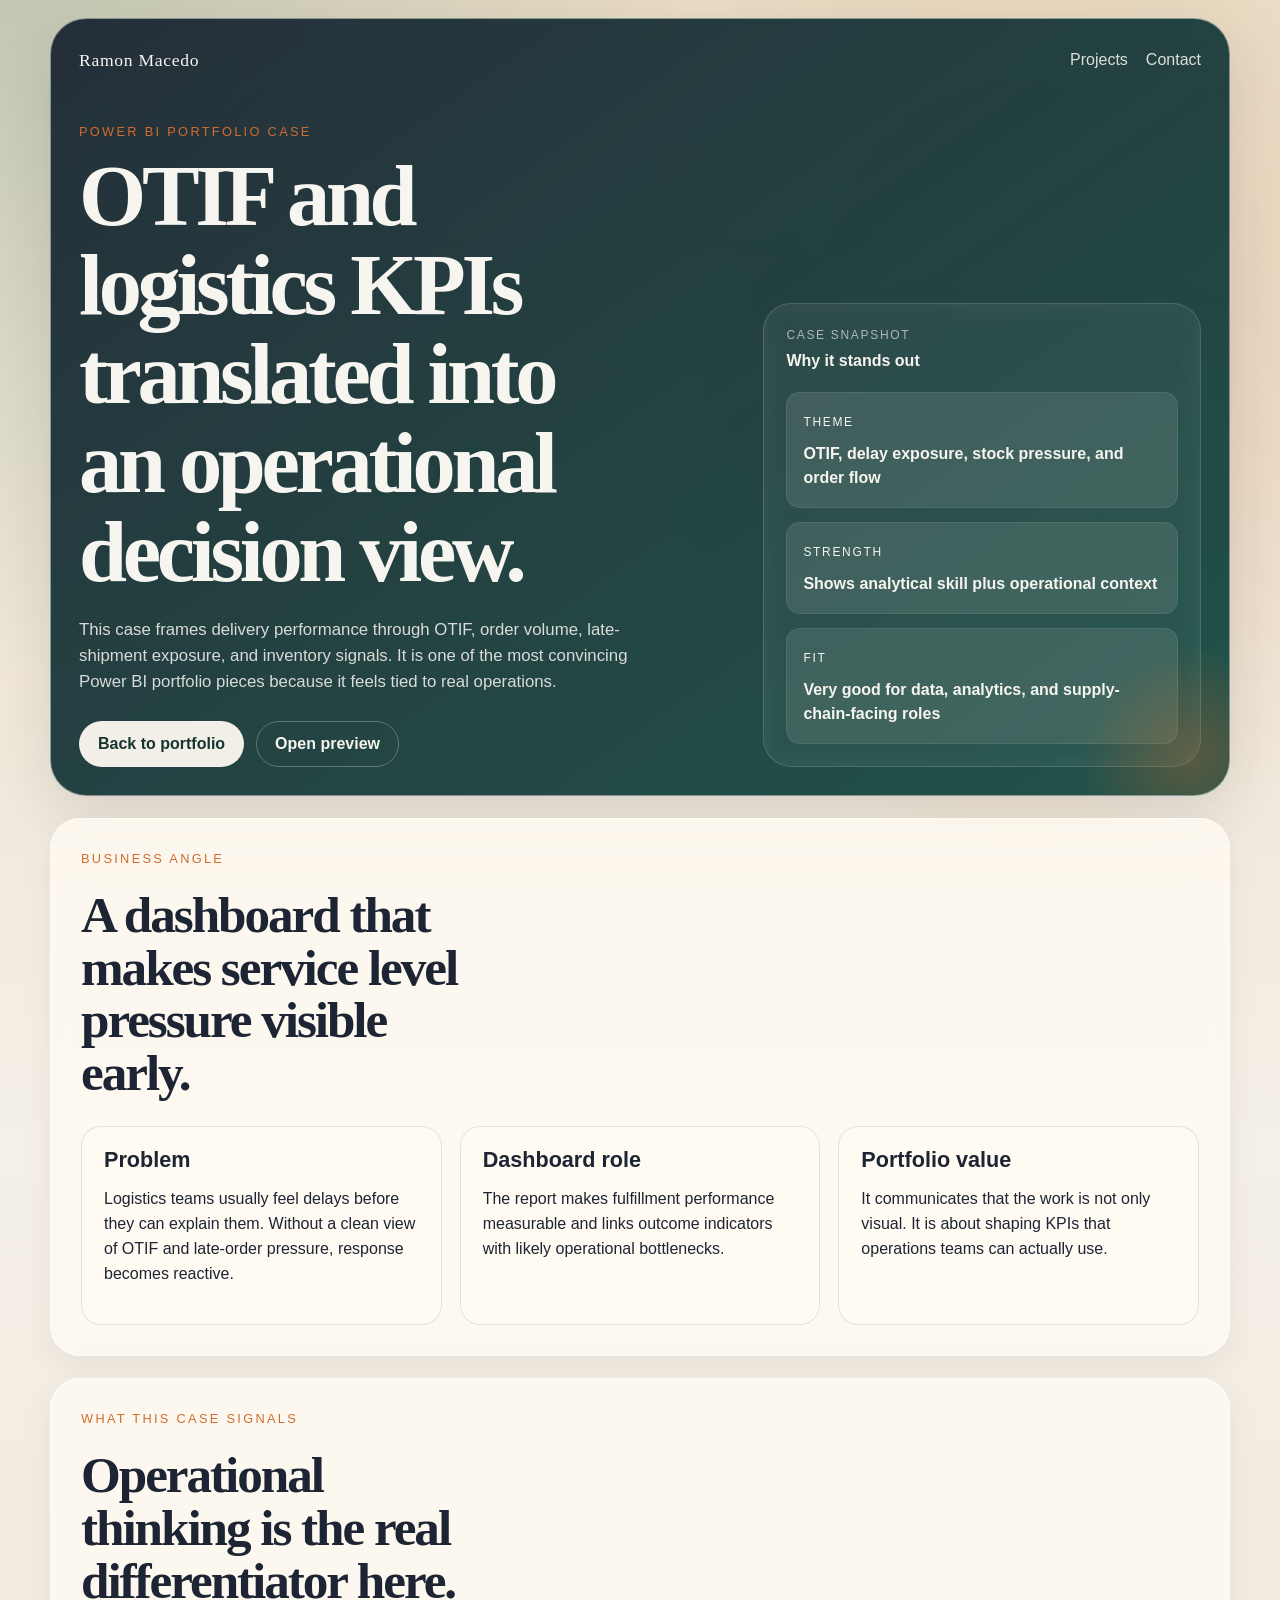
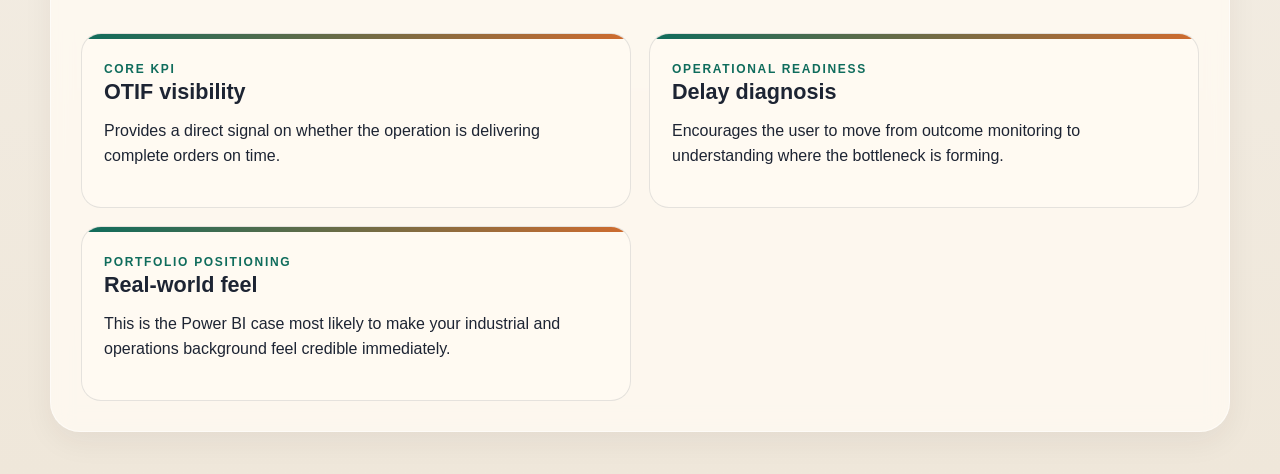
==== powerbi-otif-logistics/outputs/index.html @ 77dae3f4 "Add Power BI portfolio case pages" ====
<!doctype html>
<html lang="en">
<head>
  <meta charset="utf-8">
  <meta name="viewport" content="width=device-width, initial-scale=1">
  <title>Power BI OTIF Logistics Dashboard | Ramon Macedo</title>
  <meta
    name="description"
    content="Power BI logistics portfolio case focused on OTIF performance, order flow, and delay visibility."
  >
  <link rel="stylesheet" href="../../styles.css">
</head>
<body>
  <div class="page-shell">
    <header class="hero">
      <nav class="topbar">
        <span class="brand">Ramon Macedo</span>
        <div class="topbar-links">
          <a href="../../index.html#projects">Projects</a>
          <a href="../../index.html#contact">Contact</a>
        </div>
      </nav>

      <div class="hero-grid">
        <section class="hero-copy">
          <p class="eyebrow">Power BI Portfolio Case</p>
          <h1>OTIF and logistics KPIs translated into an operational decision view.</h1>
          <p class="lede">
            This case frames delivery performance through OTIF, order volume, late-shipment exposure,
            and inventory signals. It is one of the most convincing Power BI portfolio pieces because it feels tied to real operations.
          </p>
          <div class="cta-row">
            <a class="button button-primary" href="../../index.html#projects">Back to portfolio</a>
            <a class="button button-secondary" href="dashboard_preview.svg">Open preview</a>
          </div>
        </section>

        <aside class="hero-panel">
          <div class="panel-header">
            <span class="panel-kicker">Case Snapshot</span>
            <strong>Why it stands out</strong>
          </div>
          <div class="metric-stack">
            <article class="metric-card">
              <span class="metric-label">Theme</span>
              <strong>OTIF, delay exposure, stock pressure, and order flow</strong>
            </article>
            <article class="metric-card">
              <span class="metric-label">Strength</span>
              <strong>Shows analytical skill plus operational context</strong>
            </article>
            <article class="metric-card">
              <span class="metric-label">Fit</span>
              <strong>Very good for data, analytics, and supply-chain-facing roles</strong>
            </article>
          </div>
        </aside>
      </div>
    </header>

    <main>
      <section class="section intro">
        <div class="section-heading">
          <p class="eyebrow">Business Angle</p>
          <h2>A dashboard that makes service level pressure visible early.</h2>
        </div>
        <div class="intro-grid">
          <article class="info-card">
            <h3>Problem</h3>
            <p>
              Logistics teams usually feel delays before they can explain them. Without a clean view of OTIF and late-order pressure,
              response becomes reactive.
            </p>
          </article>
          <article class="info-card">
            <h3>Dashboard role</h3>
            <p>
              The report makes fulfillment performance measurable and links outcome indicators with likely operational bottlenecks.
            </p>
          </article>
          <article class="info-card">
            <h3>Portfolio value</h3>
            <p>
              It communicates that the work is not only visual. It is about shaping KPIs that operations teams can actually use.
            </p>
          </article>
        </div>
      </section>

      <section class="section">
        <div class="section-heading">
          <p class="eyebrow">What This Case Signals</p>
          <h2>Operational thinking is the real differentiator here.</h2>
        </div>
        <div class="project-grid">
          <article class="project-card">
            <span class="project-tag">Core KPI</span>
            <h3>OTIF visibility</h3>
            <p>Provides a direct signal on whether the operation is delivering complete orders on time.</p>
          </article>
          <article class="project-card">
            <span class="project-tag">Operational Readiness</span>
            <h3>Delay diagnosis</h3>
            <p>Encourages the user to move from outcome monitoring to understanding where the bottleneck is forming.</p>
          </article>
          <article class="project-card">
            <span class="project-tag">Portfolio Positioning</span>
            <h3>Real-world feel</h3>
            <p>This is the Power BI case most likely to make your industrial and operations background feel credible immediately.</p>
          </article>
        </div>
      </section>
    </main>
  </div>
</body>
</html>
---- styles.css ----
:root {
  --bg: #efe5d1;
  --bg-soft: #f8f2e8;
  --surface: rgba(255, 250, 242, 0.82);
  --surface-strong: #fffaf2;
  --ink: #1d2433;
  --muted: #5e635d;
  --line: rgba(45, 53, 67, 0.12);
  --accent: #0f6c5c;
  --accent-strong: #0a4d43;
  --accent-warm: #cf6c2f;
  --shadow: 0 20px 60px rgba(33, 34, 28, 0.12);
  --radius-lg: 28px;
  --radius-md: 20px;
  --radius-sm: 14px;
}

* {
  box-sizing: border-box;
}

html {
  scroll-behavior: smooth;
}

body {
  margin: 0;
  color: var(--ink);
  font-family: Aptos, "Segoe UI Variable", "Trebuchet MS", sans-serif;
  line-height: 1.55;
  background:
    radial-gradient(circle at top left, rgba(15, 108, 92, 0.18), transparent 28%),
    radial-gradient(circle at 80% 18%, rgba(207, 108, 47, 0.18), transparent 24%),
    linear-gradient(180deg, #eadcc5 0%, #f4efe7 55%, #efe7da 100%);
}

img {
  display: block;
  max-width: 100%;
}

a {
  color: var(--accent-strong);
}

.page-shell {
  width: min(1180px, calc(100% - 32px));
  margin: 18px auto 42px;
}

.hero,
.section,
.contact-card,
.project,
.project-card,
.info-card,
.timeline-item,
.hero-panel {
  backdrop-filter: blur(10px);
}

.hero {
  padding: 28px;
  border: 1px solid rgba(255, 255, 255, 0.45);
  border-radius: 36px;
  background:
    linear-gradient(145deg, rgba(30, 40, 51, 0.96), rgba(19, 74, 65, 0.94)),
    linear-gradient(180deg, rgba(255, 255, 255, 0.06), rgba(255, 255, 255, 0));
  color: #f7f5ef;
  box-shadow: var(--shadow);
  position: relative;
  overflow: hidden;
}

.hero::after {
  content: "";
  position: absolute;
  inset: auto -80px -80px auto;
  width: 240px;
  height: 240px;
  border-radius: 50%;
  background: radial-gradient(circle, rgba(207, 108, 47, 0.32), transparent 65%);
}

.topbar {
  display: flex;
  justify-content: space-between;
  align-items: center;
  gap: 16px;
}

.brand {
  font-family: Georgia, "Times New Roman", serif;
  font-size: 1.1rem;
  letter-spacing: 0.04em;
}

.topbar-links {
  display: flex;
  flex-wrap: wrap;
  gap: 18px;
}

.topbar-links a {
  color: rgba(247, 245, 239, 0.88);
  text-decoration: none;
}

.hero-grid {
  display: grid;
  grid-template-columns: 1.35fr 0.9fr;
  gap: 28px;
  align-items: end;
  margin-top: 48px;
}

.eyebrow {
  margin: 0 0 10px;
  font-size: 0.8rem;
  letter-spacing: 0.18em;
  text-transform: uppercase;
  color: var(--accent-warm);
}

.hero h1,
.section h2,
.project h3,
.project-card h3,
.info-card h3,
.timeline-item h3 {
  margin: 0;
  line-height: 1.03;
}

.hero h1 {
  max-width: 11ch;
  font-family: Georgia, "Times New Roman", serif;
  font-size: clamp(2.9rem, 7vw, 5.4rem);
  letter-spacing: -0.05em;
}

.lede {
  max-width: 62ch;
  margin: 20px 0 0;
  color: rgba(247, 245, 239, 0.86);
  font-size: 1.05rem;
}

.hero-note {
  max-width: 64ch;
  margin: 14px 0 0;
  color: rgba(247, 245, 239, 0.68);
  font-size: 0.94rem;
}

.cta-row,
.project-links,
.contact-links {
  display: flex;
  flex-wrap: wrap;
  gap: 12px;
}

.cta-row {
  margin-top: 26px;
}

.button {
  display: inline-flex;
  align-items: center;
  justify-content: center;
  min-height: 46px;
  padding: 0 18px;
  border-radius: 999px;
  border: 1px solid transparent;
  font-weight: 700;
  text-decoration: none;
  transition: transform 180ms ease, background-color 180ms ease, border-color 180ms ease;
}

.button:hover {
  transform: translateY(-1px);
}

.button-primary {
  background: #f2efe9;
  color: #17342f;
}

.button-secondary {
  background: transparent;
  border-color: rgba(247, 245, 239, 0.28);
  color: #f7f5ef;
}

.signal-list {
  display: grid;
  gap: 10px;
  margin: 26px 0 0;
  padding: 0;
  list-style: none;
  color: rgba(247, 245, 239, 0.86);
}

.signal-list li {
  padding-left: 18px;
  position: relative;
}

.signal-list li::before {
  content: "";
  position: absolute;
  top: 0.72em;
  left: 0;
  width: 8px;
  height: 8px;
  border-radius: 50%;
  background: var(--accent-warm);
}

.hero-panel {
  padding: 22px;
  border: 1px solid rgba(247, 245, 239, 0.14);
  border-radius: var(--radius-lg);
  background: rgba(255, 249, 240, 0.09);
}

.panel-header {
  display: grid;
  gap: 4px;
}

.panel-kicker,
.project-tag,
.metric-label,
.timeline-date {
  font-size: 0.75rem;
  letter-spacing: 0.14em;
  text-transform: uppercase;
}

.panel-kicker {
  color: rgba(247, 245, 239, 0.64);
}

.metric-stack {
  display: grid;
  gap: 14px;
  margin-top: 18px;
}

.metric-card {
  padding: 16px;
  border-radius: var(--radius-sm);
  background: rgba(255, 249, 240, 0.1);
  border: 1px solid rgba(247, 245, 239, 0.08);
}

.metric-card strong {
  display: block;
  margin-top: 8px;
}

.section {
  margin-top: 22px;
  padding: 30px;
  border-radius: 30px;
  background: var(--surface);
  border: 1px solid rgba(255, 255, 255, 0.55);
  box-shadow: 0 10px 30px rgba(44, 38, 28, 0.06);
}

.proof-strip {
  display: grid;
  grid-template-columns: repeat(3, minmax(0, 1fr));
  gap: 18px;
  margin-top: 22px;
}

.proof-card {
  padding: 22px;
  border-radius: var(--radius-md);
  background:
    linear-gradient(180deg, rgba(255, 251, 245, 0.92), rgba(249, 244, 237, 0.96));
  border: 1px solid rgba(255, 255, 255, 0.55);
  box-shadow: 0 10px 30px rgba(44, 38, 28, 0.06);
}

.proof-label {
  display: inline-block;
  margin-bottom: 10px;
  font-size: 0.74rem;
  letter-spacing: 0.14em;
  text-transform: uppercase;
  color: var(--accent-warm);
  font-weight: 700;
}

.proof-card strong {
  display: block;
  font-size: 1.18rem;
  line-height: 1.28;
}

.proof-card p {
  margin: 12px 0 0;
  color: var(--muted);
}

.section-heading {
  display: grid;
  gap: 10px;
  margin-bottom: 26px;
}

.section h2 {
  max-width: 16ch;
  font-family: Georgia, "Times New Roman", serif;
  font-size: clamp(2rem, 4vw, 3.2rem);
  letter-spacing: -0.04em;
}

.intro-grid,
.project-grid,
.pill-grid,
.timeline {
  display: grid;
  gap: 18px;
}

.intro-grid {
  grid-template-columns: repeat(3, minmax(0, 1fr));
}

.info-card,
.project-card,
.timeline-item,
.contact-card {
  padding: 22px;
  border-radius: var(--radius-md);
  background: var(--surface-strong);
  border: 1px solid var(--line);
}

.info-card h3,
.project-card h3,
.timeline-item h3 {
  margin-bottom: 12px;
  font-size: 1.35rem;
}

.project {
  display: grid;
  grid-template-columns: 1.08fr 0.92fr;
  gap: 24px;
  padding: 24px;
  border-radius: 26px;
  background: linear-gradient(180deg, rgba(255, 250, 242, 0.94), rgba(250, 243, 233, 0.96));
  border: 1px solid var(--line);
}

.project-tag {
  color: var(--accent);
  font-weight: 700;
}

.project h3 {
  margin-top: 8px;
  font-family: Georgia, "Times New Roman", serif;
  font-size: clamp(2rem, 4vw, 3.3rem);
  letter-spacing: -0.04em;
}

.project-copy p {
  max-width: 58ch;
}

.project-points {
  display: grid;
  gap: 10px;
  margin: 18px 0 0;
  padding-left: 18px;
}

.project-links {
  margin-top: 20px;
}

.project-links a,
.card-links a {
  display: inline-flex;
  align-items: center;
  justify-content: center;
  min-height: 40px;
  padding: 0 14px;
  border-radius: 999px;
  border: 1px solid var(--line);
  background: rgba(255, 255, 255, 0.7);
  text-decoration: none;
  font-weight: 700;
}

.project-link-primary {
  background: var(--accent-strong) !important;
  border-color: var(--accent-strong) !important;
  color: #f8f6ef !important;
}

.project-metrics,
.card-chip-row {
  display: flex;
  flex-wrap: wrap;
  gap: 10px;
  margin-top: 18px;
}

.project-metrics span,
.card-chip-row span {
  display: inline-flex;
  align-items: center;
  min-height: 34px;
  padding: 0 12px;
  border-radius: 999px;
  border: 1px solid rgba(45, 53, 67, 0.1);
  font-size: 0.88rem;
  font-weight: 700;
}

.project-visual {
  display: flex;
  align-items: center;
  justify-content: center;
  padding: 12px;
  border-radius: 18px;
  background:
    radial-gradient(circle at top left, rgba(15, 108, 92, 0.14), transparent 40%),
    #f7f2e9;
  border: 1px solid rgba(15, 108, 92, 0.12);
}

.project-visual img {
  border-radius: 12px;
  box-shadow: 0 18px 40px rgba(25, 28, 41, 0.12);
}

.project-grid {
  grid-template-columns: repeat(2, minmax(0, 1fr));
  margin-top: 18px;
}

.card-links {
  display: flex;
  flex-wrap: wrap;
  gap: 10px;
  margin-top: 18px;
}

.project-card {
  position: relative;
  overflow: hidden;
}

.project-card::before {
  content: "";
  position: absolute;
  inset: 0 0 auto 0;
  height: 5px;
  background: linear-gradient(90deg, var(--accent), var(--accent-warm));
}

.project-card-fabric {
  background:
    radial-gradient(circle at top right, rgba(15, 108, 92, 0.1), transparent 28%),
    linear-gradient(180deg, rgba(244, 249, 247, 0.98), rgba(249, 244, 237, 0.98));
}

.project-card-fabric::before {
  background: linear-gradient(90deg, #1f6fa8, #49b39b);
}

.project-card-docs {
  background:
    radial-gradient(circle at top left, rgba(207, 108, 47, 0.12), transparent 28%),
    linear-gradient(180deg, rgba(255, 248, 240, 0.98), rgba(255, 242, 235, 0.98));
}

.project-card-docs::before {
  background: linear-gradient(90deg, #cf6c2f, #d24c78);
}

.project-card-assets {
  background:
    radial-gradient(circle at top right, rgba(98, 99, 93, 0.12), transparent 26%),
    linear-gradient(180deg, rgba(252, 250, 246, 0.98), rgba(244, 240, 233, 0.98));
}

.project-card-assets::before {
  background: linear-gradient(90deg, #4d5a66, #88836f);
}

.stack-line {
  color: var(--muted);
  font-weight: 700;
}

.timeline {
  grid-template-columns: repeat(3, minmax(0, 1fr));
}

.timeline-date {
  color: var(--accent);
  font-weight: 700;
}

.pill-grid {
  grid-template-columns: repeat(5, minmax(0, 1fr));
}

.pill-grid span {
  display: inline-flex;
  justify-content: center;
  align-items: center;
  min-height: 54px;
  padding: 10px 14px;
  border-radius: 999px;
  background: var(--surface-strong);
  border: 1px solid var(--line);
  font-weight: 700;
  text-align: center;
}

.contact-card {
  display: grid;
  gap: 18px;
}

.contact-note {
  margin: -2px 0 0;
  color: var(--muted);
  font-size: 0.98rem;
  line-height: 1.7;
}

.contact-note a {
  color: var(--ink);
  text-decoration: underline;
  text-decoration-color: rgba(22, 34, 58, 0.26);
  text-underline-offset: 3px;
}

.contact-note span {
  margin: 0 10px;
  color: rgba(93, 105, 123, 0.55);
}

.contact .button-secondary {
  color: var(--ink);
  border-color: var(--line);
}

@media (max-width: 980px) {
  .hero-grid,
  .proof-strip,
  .project,
  .intro-grid,
  .project-grid,
  .timeline,
  .pill-grid {
    grid-template-columns: 1fr;
  }

  .project h3,
  .section h2 {
    max-width: none;
  }
}

@media (max-width: 720px) {
  .page-shell {
    width: min(100% - 18px, 1180px);
    margin: 9px auto 24px;
  }

  .hero,
  .section {
    padding: 20px;
    border-radius: 24px;
  }

  .topbar {
    align-items: flex-start;
    flex-direction: column;
  }

  .hero-grid {
    margin-top: 28px;
  }

  .hero h1 {
    font-size: clamp(2.5rem, 13vw, 4rem);
  }

  .contact-note span {
    display: none;
  }
}
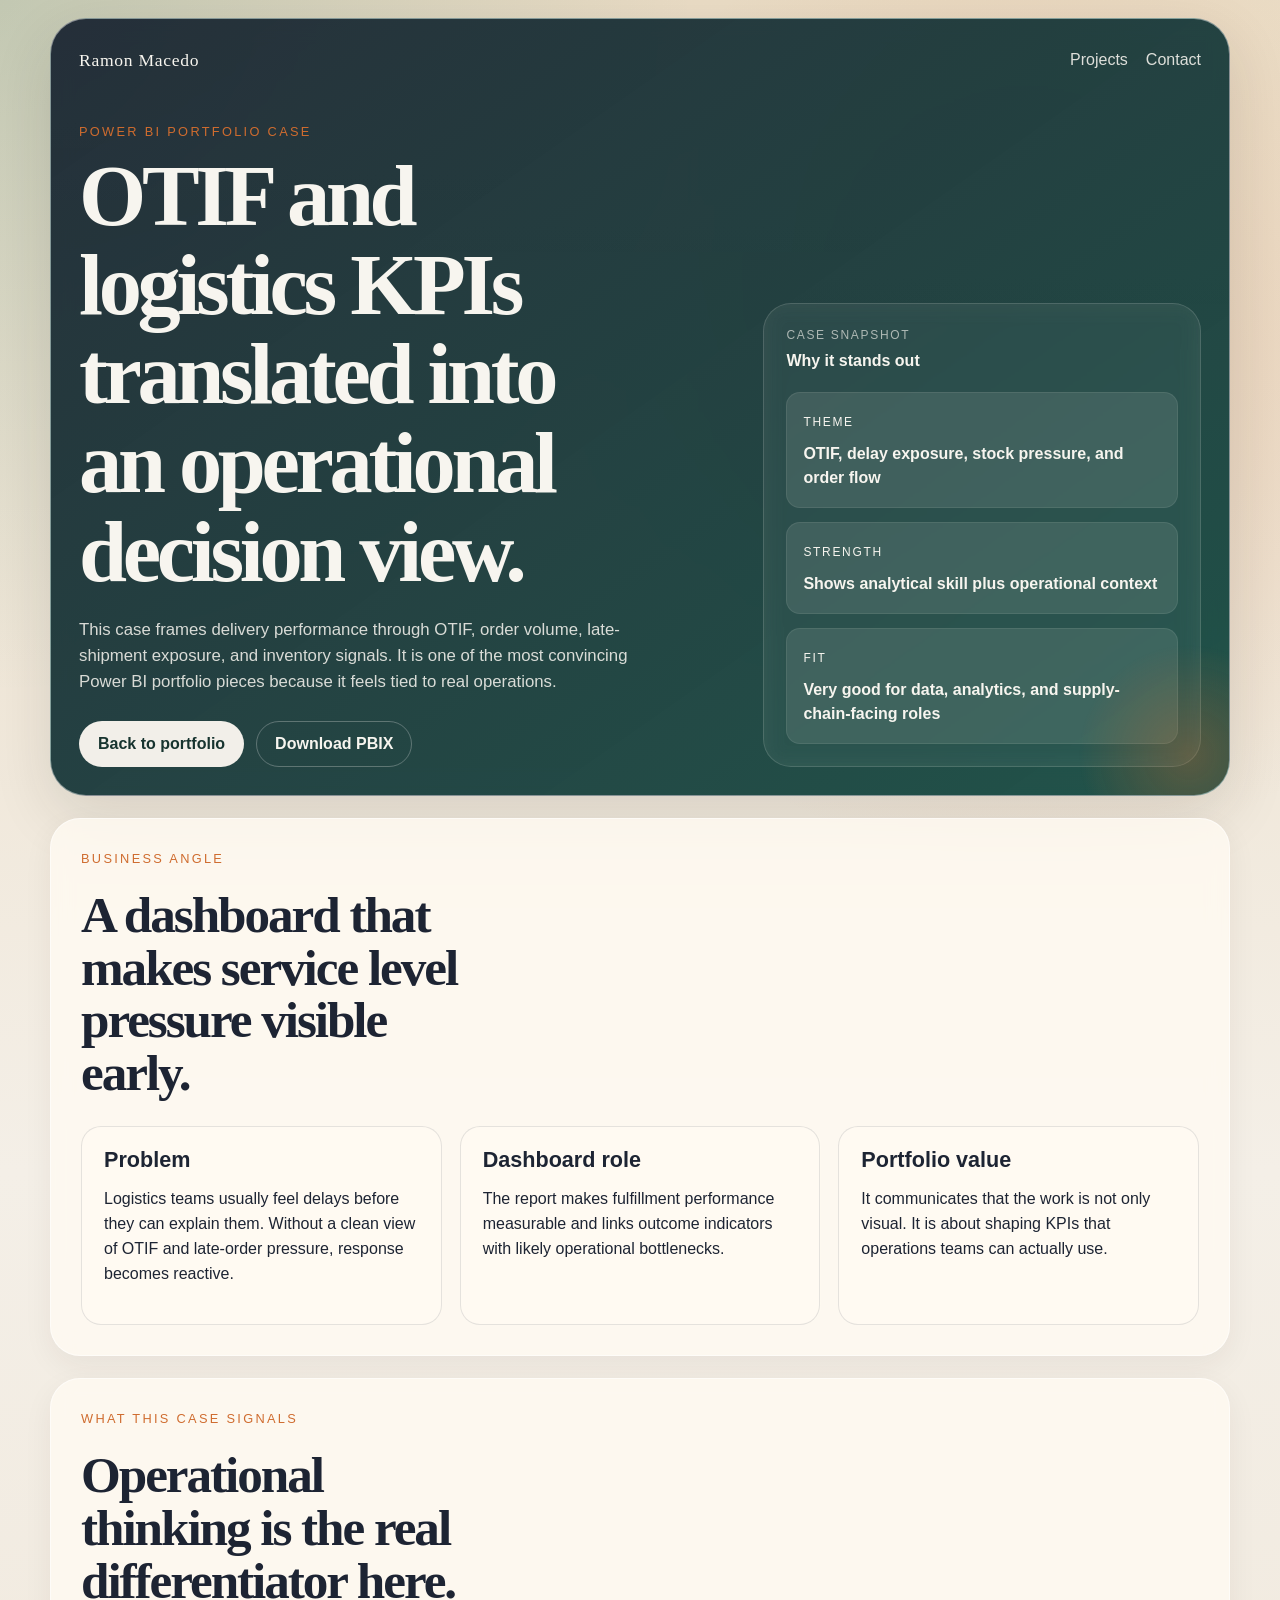
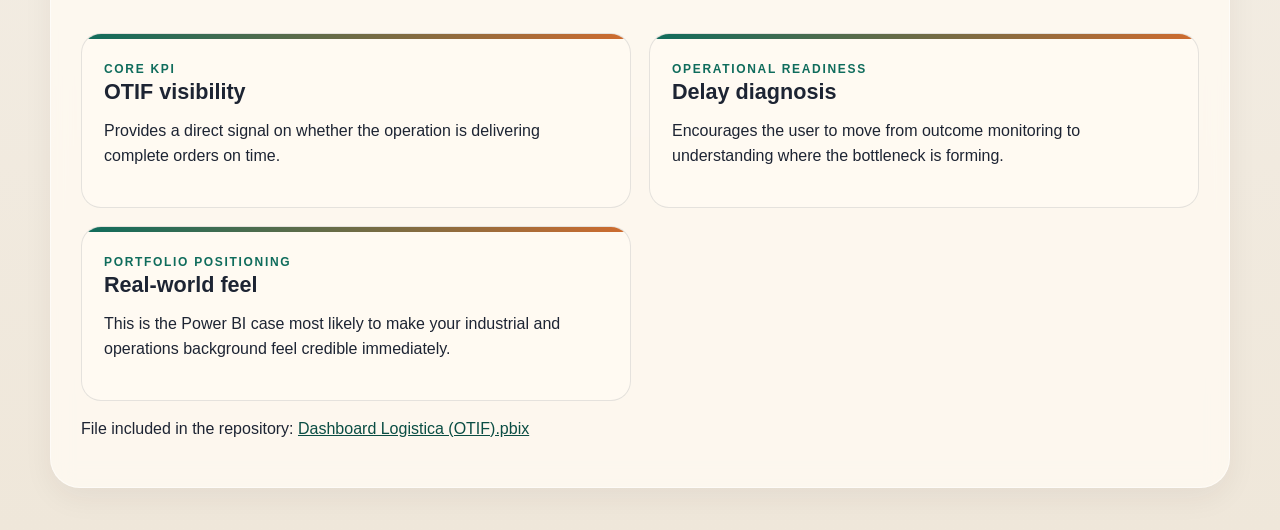
==== commit ec282dfa: "Add downloadable PBIX files to Power BI cases" ====
--- a/powerbi-otif-logistics/outputs/index.html
+++ b/powerbi-otif-logistics/outputs/index.html
@@ -31,7 +31,7 @@
           </p>
           <div class="cta-row">
             <a class="button button-primary" href="../../index.html#projects">Back to portfolio</a>
-            <a class="button button-secondary" href="dashboard_preview.svg">Open preview</a>
+            <a class="button button-secondary" href="../source/Dashboard%20Logistica%20%28OTIF%29.pbix">Download PBIX</a>
           </div>
         </section>
 
@@ -109,6 +109,10 @@
             <p>This is the Power BI case most likely to make your industrial and operations background feel credible immediately.</p>
           </article>
         </div>
+        <p>
+          File included in the repository:
+          <a href="../source/Dashboard%20Logistica%20%28OTIF%29.pbix">Dashboard Logistica (OTIF).pbix</a>
+        </p>
       </section>
     </main>
   </div>
